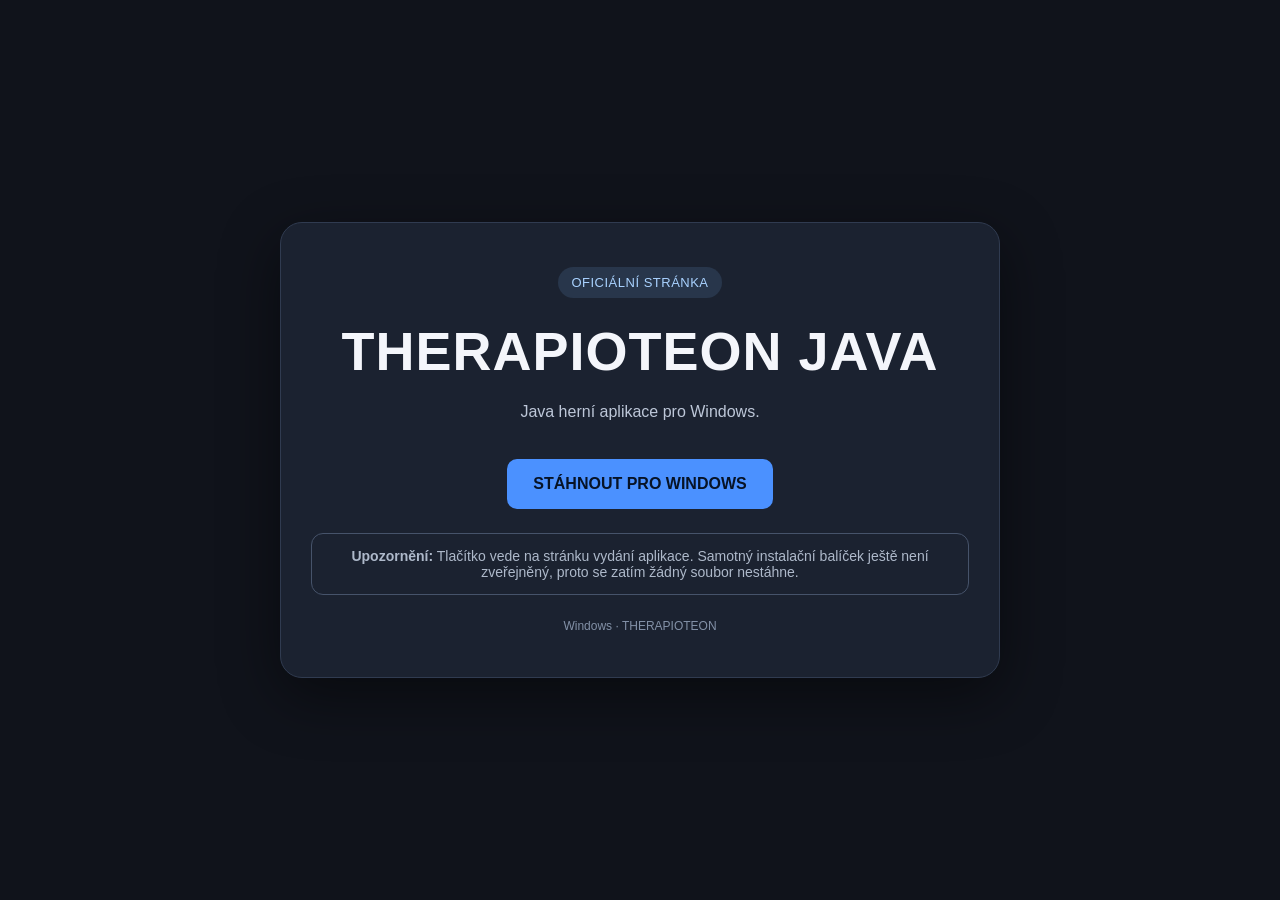
==== index.html @ 431ff7c0 "Add THERAPIOTEON JAVA download website" ====
<!doctype html>
<html lang="cs">
<head>
<meta charset="utf-8">
<meta name="viewport" content="width=device-width,initial-scale=1">
<meta name="theme-color" content="#10131b">
<title>THERAPIOTEON JAVA</title>
<style>
*{box-sizing:border-box}body{margin:0;min-height:100vh;display:grid;place-items:center;padding:24px;background:#10131b;color:#f4f6fb;font-family:Arial,sans-serif}
main{width:min(720px,100%);padding:44px 30px;text-align:center;background:#1b2230;border:1px solid #303b50;border-radius:22px;box-shadow:0 18px 60px #0007}
.tag{display:inline-block;padding:8px 13px;border-radius:20px;background:#28364b;color:#a9d2ff;font-size:13px;letter-spacing:.5px}
h1{margin:22px 0 12px;font-size:clamp(32px,7vw,54px);letter-spacing:1px}
p{color:#bdc7d8;line-height:1.7}.download{display:inline-block;margin-top:18px;padding:16px 26px;border-radius:10px;background:#4b91ff;color:#071326;text-decoration:none;font-weight:800}
.download:hover{background:#72aaff}.note{margin-top:24px;padding:14px;border:1px solid #46536a;border-radius:12px;color:#aeb9ca;font-size:14px}
footer{margin-top:24px;color:#8391a7;font-size:12px}
</style>
</head>
<body>
<main>
<span class="tag">OFICIÁLNÍ STRÁNKA</span>
<h1>THERAPIOTEON JAVA</h1>
<p>Java herní aplikace pro Windows.</p>
<a class="download" href="https://github.com/Therapioteon-Java-png/Therapioteon/releases">STÁHNOUT PRO WINDOWS</a>
<div class="note"><strong>Upozornění:</strong> Tlačítko vede na stránku vydání aplikace. Samotný instalační balíček ještě není zveřejněný, proto se zatím žádný soubor nestáhne.</div>
<footer>Windows · THERAPIOTEON</footer>
</main>
</body>
</html>
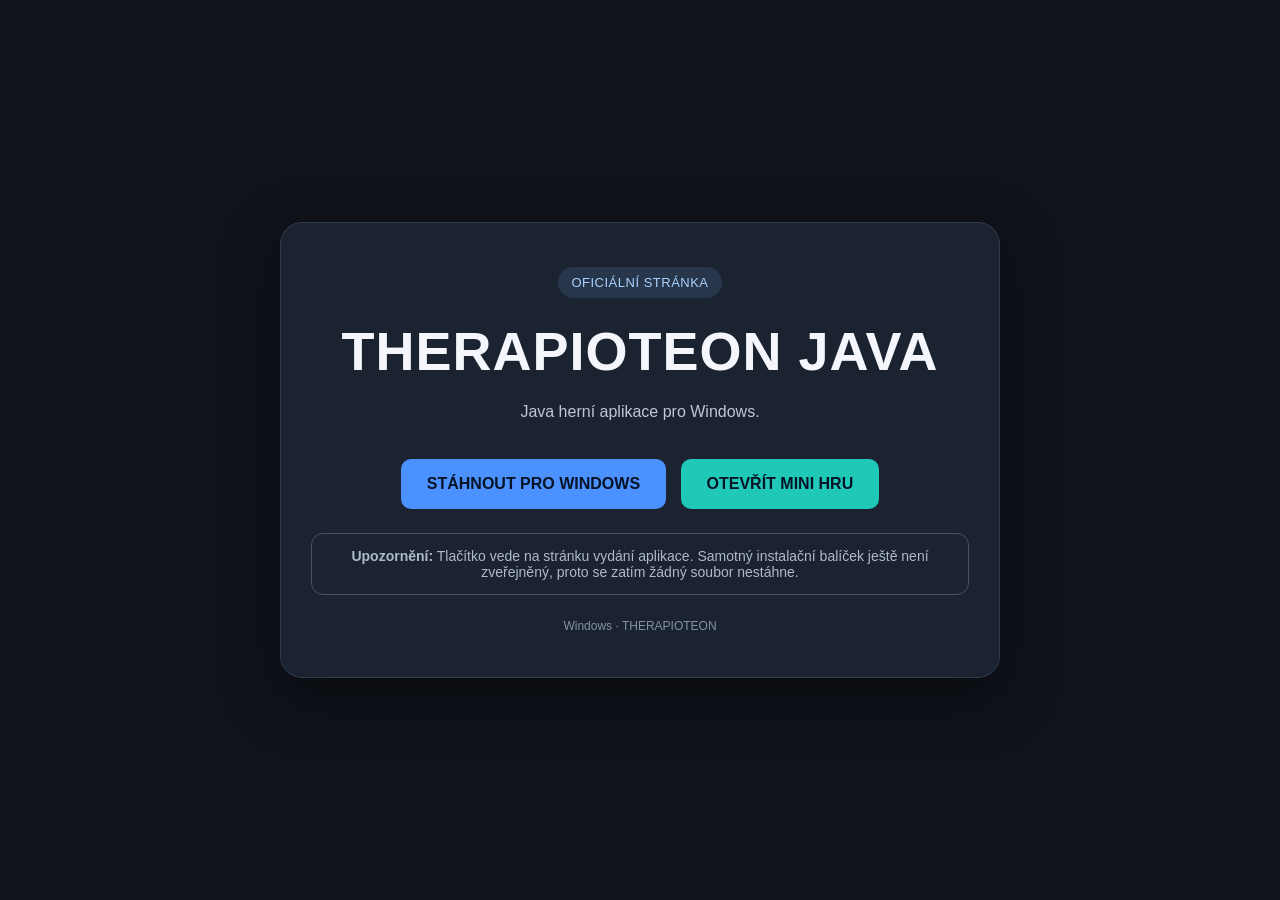
==== commit 746e4f9f: "Add link to Therapioteon mini game" ====
--- a/index.html
+++ b/index.html
@@ -21,6 +21,7 @@
 <h1>THERAPIOTEON JAVA</h1>
 <p>Java herní aplikace pro Windows.</p>
 <a class="download" href="https://github.com/Therapioteon-Java-png/Therapioteon/releases">STÁHNOUT PRO WINDOWS</a>
+<a class="download" style="background:#20c9b7;margin-left:10px" href="./casino/">OTEVŘÍT MINI HRU</a>
 <div class="note"><strong>Upozornění:</strong> Tlačítko vede na stránku vydání aplikace. Samotný instalační balíček ještě není zveřejněný, proto se zatím žádný soubor nestáhne.</div>
 <footer>Windows · THERAPIOTEON</footer>
 </main>
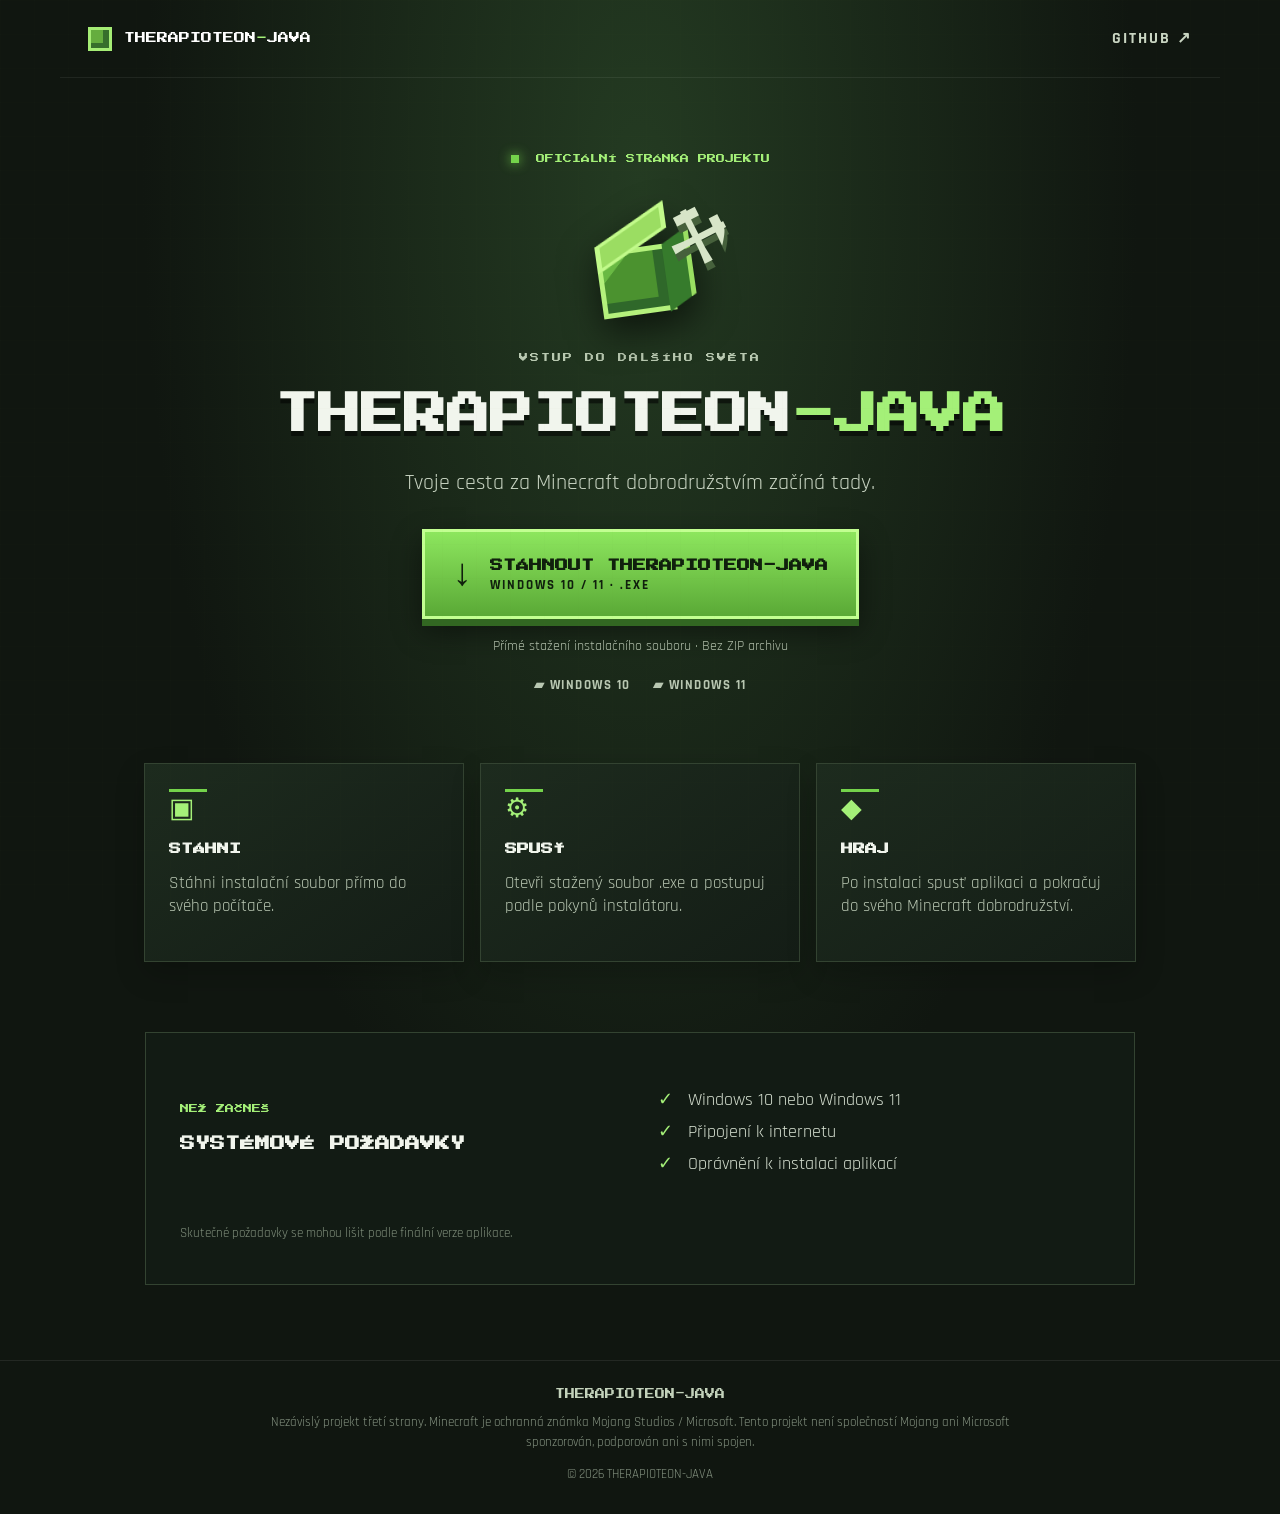
==== commit 569c829e: "Build THERAPIOTEON-JAVA landing page" ====
--- a/index.html
+++ b/index.html
@@ -1,29 +1,7 @@
 <!doctype html>
-<html lang="cs">
-<head>
-<meta charset="utf-8">
-<meta name="viewport" content="width=device-width,initial-scale=1">
-<meta name="theme-color" content="#10131b">
-<title>THERAPIOTEON JAVA</title>
-<style>
-*{box-sizing:border-box}body{margin:0;min-height:100vh;display:grid;place-items:center;padding:24px;background:#10131b;color:#f4f6fb;font-family:Arial,sans-serif}
-main{width:min(720px,100%);padding:44px 30px;text-align:center;background:#1b2230;border:1px solid #303b50;border-radius:22px;box-shadow:0 18px 60px #0007}
-.tag{display:inline-block;padding:8px 13px;border-radius:20px;background:#28364b;color:#a9d2ff;font-size:13px;letter-spacing:.5px}
-h1{margin:22px 0 12px;font-size:clamp(32px,7vw,54px);letter-spacing:1px}
-p{color:#bdc7d8;line-height:1.7}.download{display:inline-block;margin-top:18px;padding:16px 26px;border-radius:10px;background:#4b91ff;color:#071326;text-decoration:none;font-weight:800}
-.download:hover{background:#72aaff}.note{margin-top:24px;padding:14px;border:1px solid #46536a;border-radius:12px;color:#aeb9ca;font-size:14px}
-footer{margin-top:24px;color:#8391a7;font-size:12px}
-</style>
-</head>
-<body>
-<main>
-<span class="tag">OFICIÁLNÍ STRÁNKA</span>
-<h1>THERAPIOTEON JAVA</h1>
-<p>Java herní aplikace pro Windows.</p>
-<a class="download" href="https://github.com/Therapioteon-Java-png/Therapioteon/releases">STÁHNOUT PRO WINDOWS</a>
-<a class="download" style="background:#20c9b7;margin-left:10px" href="./casino/">OTEVŘÍT MINI HRU</a>
-<div class="note"><strong>Upozornění:</strong> Tlačítko vede na stránku vydání aplikace. Samotný instalační balíček ještě není zveřejněný, proto se zatím žádný soubor nestáhne.</div>
-<footer>Windows · THERAPIOTEON</footer>
-</main>
-</body>
-</html>+<html lang="cs"><head><meta charset="utf-8"><meta name="viewport" content="width=device-width,initial-scale=1"><meta name="theme-color" content="#101610"><meta name="description" content="THERAPIOTEON-JAVA — vlastní aplikace pro Windows 10 a 11."><title>THERAPIOTEON-JAVA | Oficiální web</title><link rel="preconnect" href="https://fonts.googleapis.com"><link rel="preconnect" href="https://fonts.gstatic.com" crossorigin><link href="https://fonts.googleapis.com/css2?family=Press+Start+2P&family=Rajdhani:wght@400;500;600;700&display=swap" rel="stylesheet"><link rel="stylesheet" href="styles.css"></head>
+<body><div class="pixel-grid" aria-hidden="true"></div><header class="topbar"><a class="brand" href="#"><span class="brand-cube"></span><span>THERAPIOTEON<span class="brand-dash">-</span>JAVA</span></a><a class="github-link" href="https://github.com/Therapioteon-Java-png/Therapioteon" target="_blank" rel="noreferrer">GITHUB ↗</a></header>
+<main><section class="hero"><div class="eyebrow"><span class="status-dot"></span> OFICIÁLNÍ STRÁNKA PROJEKTU</div><div class="hero-logo" aria-hidden="true"><div class="logo-cube"><span class="cube-top"></span><span class="cube-front"></span><span class="cube-side"></span></div><div class="logo-pickaxe">⚒</div></div><p class="overline">VSTUP DO DALŠÍHO SVĚTA</p><h1>THERAPIOTEON<span>-JAVA</span></h1><p class="hero-copy">Tvoje cesta za Minecraft dobrodružstvím začíná tady.</p><a class="download-button" href="https://github.com/Therapioteon-Java-png/Therapioteon/releases/latest/download/THERAPIOTEON-JAVA.exe"><span class="download-icon">↓</span><span><strong>STÁHNOUT THERAPIOTEON-JAVA</strong><small>WINDOWS 10 / 11 · .EXE</small></span></a><p class="download-note">Přímé stažení instalačního souboru · Bez ZIP archivu</p><div class="platforms"><span>▰ WINDOWS 10</span><span>▰ WINDOWS 11</span></div></section>
+<section class="info-grid"><article class="info-card"><div class="card-icon">▣</div><h2>STÁHNI</h2><p>Stáhni instalační soubor přímo do svého počítače.</p></article><article class="info-card"><div class="card-icon">⚙</div><h2>SPUSŤ</h2><p>Otevři stažený soubor .exe a postupuj podle pokynů instalátoru.</p></article><article class="info-card"><div class="card-icon">◆</div><h2>HRAJ</h2><p>Po instalaci spusť aplikaci a pokračuj do svého Minecraft dobrodružství.</p></article></section>
+<section class="requirements"><div><p class="section-kicker">NEŽ ZAČNEŠ</p><h2>SYSTÉMOVÉ POŽADAVKY</h2></div><ul><li><span class="check">✓</span> Windows 10 nebo Windows 11</li><li><span class="check">✓</span> Připojení k internetu</li><li><span class="check">✓</span> Oprávnění k instalaci aplikací</li></ul><p class="fine-print">Skutečné požadavky se mohou lišit podle finální verze aplikace.</p></section></main>
+<footer><div class="footer-brand">THERAPIOTEON-JAVA</div><p>Nezávislý projekt třetí strany. Minecraft je ochranná známka Mojang Studios / Microsoft. Tento projekt není společností Mojang ani Microsoft sponzorován, podporován ani s nimi spojen.</p><span>© <span id="year"></span> THERAPIOTEON-JAVA</span></footer><script src="script.js"></script></body></html>
--- a/styles.css
+++ b/styles.css
@@ -0,0 +1 @@
+:root{--green:#74d34b;--green2:#a4f078;--line:#334331}*{box-sizing:border-box}body{margin:0;background:radial-gradient(ellipse at 50% 12%,#243b22,#101610 55%);color:#f1f5ed;font-family:Rajdhani,sans-serif;min-height:100vh}.pixel-grid{position:fixed;inset:0;pointer-events:none;opacity:.13;background-image:linear-gradient(#78956c22 1px,transparent 1px),linear-gradient(90deg,#78956c22 1px,transparent 1px);background-size:34px 34px}.topbar{height:78px;max-width:1160px;margin:auto;padding:0 28px;display:flex;align-items:center;justify-content:space-between;border-bottom:1px solid #ffffff12;position:relative}.brand{display:flex;align-items:center;gap:12px;color:#fff;text-decoration:none;font-family:'Press Start 2P',monospace;font-size:11px}.brand-dash,h1 span{color:var(--green2)}.brand-cube{width:24px;height:24px;background:#65ad3e;border:3px solid #a5ed75;box-shadow:inset -6px -5px #376f2c}.github-link{color:#c9d5c2;text-decoration:none;font-weight:700;letter-spacing:2px}.hero{text-align:center;max-width:950px;margin:auto;padding:76px 22px 70px}.eyebrow,.section-kicker{font-family:'Press Start 2P',monospace;font-size:9px;color:var(--green2)}.status-dot{display:inline-block;width:8px;height:8px;background:var(--green);box-shadow:0 0 12px var(--green);margin-right:8px}.hero-logo{height:142px;position:relative;display:flex;align-items:center;justify-content:center;margin:30px auto 18px}.logo-cube{width:104px;height:104px;position:relative;filter:drop-shadow(0 15px 18px #0009);transform:rotate(-8deg)}.cube-front{position:absolute;left:9px;top:35px;width:74px;height:67px;background:linear-gradient(135deg,#69b943 0 22%,#4b922f 22%);border:5px solid #b4f17c;box-shadow:inset -12px -10px #2f682a}.cube-top{position:absolute;left:9px;top:5px;width:74px;height:39px;background:#9bdd62;border:5px solid #c2fa8b;transform:skewY(-27deg) scaleY(.7);z-index:2}.cube-side{position:absolute;right:0;top:28px;width:28px;height:68px;background:#367b2c;transform:skewY(-28deg);border-right:5px solid #9adf62}.logo-pickaxe{position:absolute;font-size:70px;color:#d7e5c8;text-shadow:5px 5px #46613c;transform:translate(55px,-25px) rotate(18deg)}.overline{font-family:'Press Start 2P',monospace;font-size:9px;color:#b9c9b1;letter-spacing:2px}h1{font-family:'Press Start 2P',monospace;font-size:clamp(21px,4.2vw,43px);line-height:1.55;margin:20px 0;text-shadow:0 5px 0 #0008;overflow-wrap:anywhere}.hero-copy{font-size:22px;color:#c6d2c0;margin:18px 0 32px}.download-button{display:inline-flex;align-items:center;gap:18px;padding:18px 28px;background:linear-gradient(#8de65e,#5aa936);border:3px solid #c2ff91;box-shadow:0 7px 0 #326722,0 12px 28px #0007;color:#10200d;text-decoration:none;text-align:left;transition:.15s}.download-button:hover{transform:translateY(-3px);filter:brightness(1.08)}.download-icon{font-size:38px;font-weight:700}.download-button strong{display:block;font-family:'Press Start 2P',monospace;font-size:clamp(9px,1.4vw,13px);line-height:1.8}.download-button small{display:block;font-size:13px;font-weight:700;letter-spacing:2px}.download-note{color:#aebca8;font-size:14px;margin:18px 0 22px}.platforms{display:flex;justify-content:center;gap:22px;flex-wrap:wrap;color:#b8c7b1;font-size:13px;font-weight:700;letter-spacing:1.5px}.info-grid{max-width:1040px;margin:0 auto 70px;padding:0 24px;display:grid;grid-template-columns:repeat(3,1fr);gap:16px}.info-card{background:linear-gradient(145deg,#1d2b1e,#141d16);border:1px solid var(--line);padding:25px 24px;box-shadow:0 12px 28px #0003}.info-card:before{content:'';display:block;width:38px;height:3px;background:var(--green)}.card-icon{font-size:27px;color:var(--green2)}.info-card h2,.requirements h2{font-family:'Press Start 2P',monospace;font-size:12px;margin:17px 0 12px}.info-card p{font-size:17px;line-height:1.4;color:#b8c6b2}.requirements{max-width:990px;margin:0 auto 75px;padding:30px 34px;background:#121b14;border:1px solid var(--line);display:grid;grid-template-columns:1fr 1fr;gap:12px 35px;align-items:center}.requirements h2{font-size:15px;line-height:1.8}.requirements ul{list-style:none;padding:0}.requirements li{font-size:18px;margin:9px 0;color:#d5dfd0}.check{color:var(--green2);margin-right:10px}.fine-print{grid-column:1/-1;color:#81907d;font-size:13px}footer{border-top:1px solid #ffffff14;text-align:center;padding:28px 22px 32px;color:#859381;font-size:13px}footer p{max-width:760px;margin:14px auto;line-height:1.5}.footer-brand{font-family:'Press Start 2P',monospace;font-size:10px;color:#c3d2bb}@media(max-width:700px){.topbar{padding:0 17px;height:68px}.brand{font-size:8px}.hero{padding:60px 18px 55px}.hero-copy{font-size:19px}.info-grid{grid-template-columns:1fr;max-width:460px;margin-bottom:48px}.requirements{margin:0 17px 55px;padding:24px 20px;grid-template-columns:1fr}.fine-print{grid-column:auto}.download-button{padding:15px 17px;gap:12px}.download-icon{font-size:30px}}
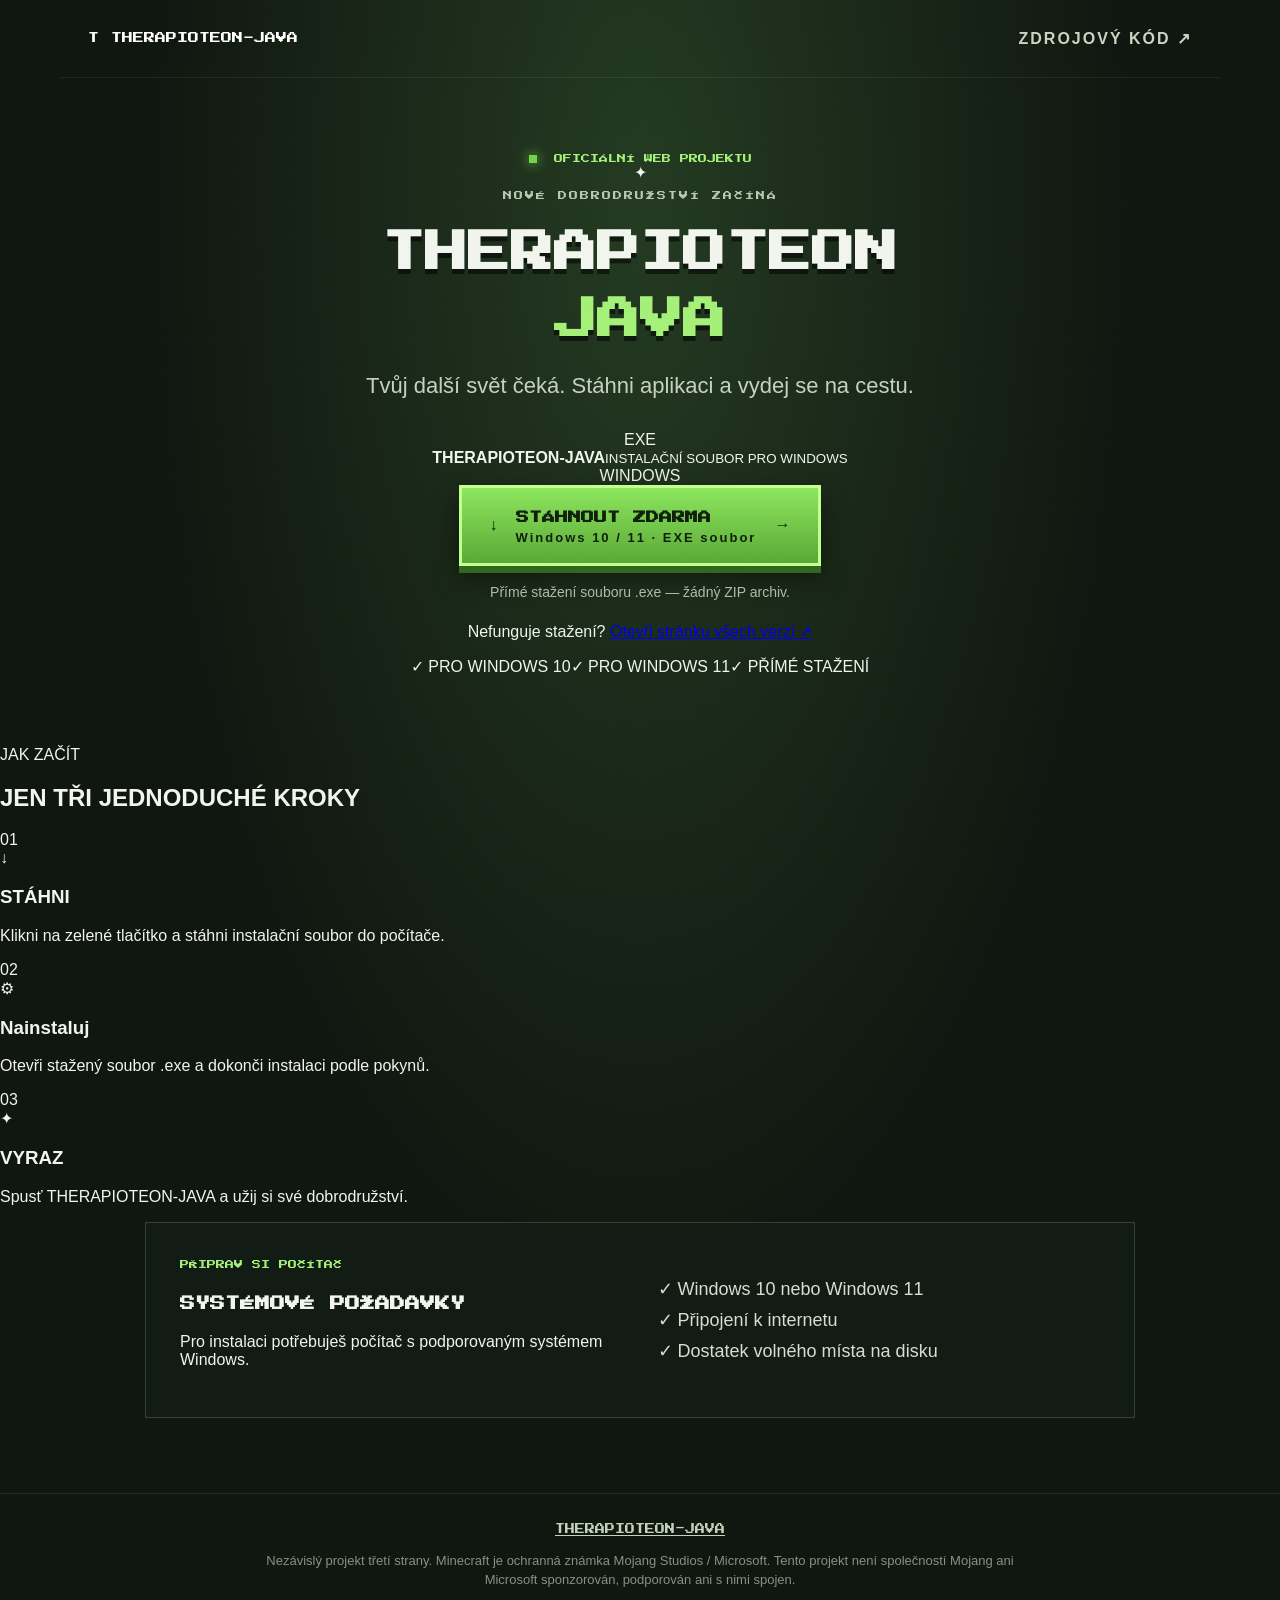
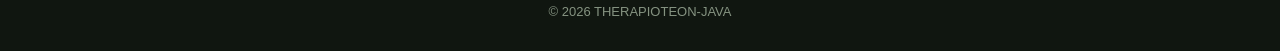
==== commit fe45dc46: "Redesign THERAPIOTEON-JAVA download landing page" ====
--- a/index.html
+++ b/index.html
@@ -1,7 +1,38 @@
 <!doctype html>
-<html lang="cs"><head><meta charset="utf-8"><meta name="viewport" content="width=device-width,initial-scale=1"><meta name="theme-color" content="#101610"><meta name="description" content="THERAPIOTEON-JAVA — vlastní aplikace pro Windows 10 a 11."><title>THERAPIOTEON-JAVA | Oficiální web</title><link rel="preconnect" href="https://fonts.googleapis.com"><link rel="preconnect" href="https://fonts.gstatic.com" crossorigin><link href="https://fonts.googleapis.com/css2?family=Press+Start+2P&family=Rajdhani:wght@400;500;600;700&display=swap" rel="stylesheet"><link rel="stylesheet" href="styles.css"></head>
-<body><div class="pixel-grid" aria-hidden="true"></div><header class="topbar"><a class="brand" href="#"><span class="brand-cube"></span><span>THERAPIOTEON<span class="brand-dash">-</span>JAVA</span></a><a class="github-link" href="https://github.com/Therapioteon-Java-png/Therapioteon" target="_blank" rel="noreferrer">GITHUB ↗</a></header>
-<main><section class="hero"><div class="eyebrow"><span class="status-dot"></span> OFICIÁLNÍ STRÁNKA PROJEKTU</div><div class="hero-logo" aria-hidden="true"><div class="logo-cube"><span class="cube-top"></span><span class="cube-front"></span><span class="cube-side"></span></div><div class="logo-pickaxe">⚒</div></div><p class="overline">VSTUP DO DALŠÍHO SVĚTA</p><h1>THERAPIOTEON<span>-JAVA</span></h1><p class="hero-copy">Tvoje cesta za Minecraft dobrodružstvím začíná tady.</p><a class="download-button" href="https://github.com/Therapioteon-Java-png/Therapioteon/releases/latest/download/THERAPIOTEON-JAVA.exe"><span class="download-icon">↓</span><span><strong>STÁHNOUT THERAPIOTEON-JAVA</strong><small>WINDOWS 10 / 11 · .EXE</small></span></a><p class="download-note">Přímé stažení instalačního souboru · Bez ZIP archivu</p><div class="platforms"><span>▰ WINDOWS 10</span><span>▰ WINDOWS 11</span></div></section>
-<section class="info-grid"><article class="info-card"><div class="card-icon">▣</div><h2>STÁHNI</h2><p>Stáhni instalační soubor přímo do svého počítače.</p></article><article class="info-card"><div class="card-icon">⚙</div><h2>SPUSŤ</h2><p>Otevři stažený soubor .exe a postupuj podle pokynů instalátoru.</p></article><article class="info-card"><div class="card-icon">◆</div><h2>HRAJ</h2><p>Po instalaci spusť aplikaci a pokračuj do svého Minecraft dobrodružství.</p></article></section>
-<section class="requirements"><div><p class="section-kicker">NEŽ ZAČNEŠ</p><h2>SYSTÉMOVÉ POŽADAVKY</h2></div><ul><li><span class="check">✓</span> Windows 10 nebo Windows 11</li><li><span class="check">✓</span> Připojení k internetu</li><li><span class="check">✓</span> Oprávnění k instalaci aplikací</li></ul><p class="fine-print">Skutečné požadavky se mohou lišit podle finální verze aplikace.</p></section></main>
-<footer><div class="footer-brand">THERAPIOTEON-JAVA</div><p>Nezávislý projekt třetí strany. Minecraft je ochranná známka Mojang Studios / Microsoft. Tento projekt není společností Mojang ani Microsoft sponzorován, podporován ani s nimi spojen.</p><span>© <span id="year"></span> THERAPIOTEON-JAVA</span></footer><script src="script.js"></script></body></html>+<html lang="cs">
+<head>
+<meta charset="utf-8"><meta name="viewport" content="width=device-width,initial-scale=1">
+<meta name="theme-color" content="#101710">
+<meta name="description" content="Oficiální stránka THERAPIOTEON-JAVA. Stáhni aplikaci pro Windows 10 a 11.">
+<title>THERAPIOTEON-JAVA — Oficiální web</title>
+<link rel="preconnect" href="https://fonts.googleapis.com"><link rel="preconnect" href="https://fonts.gstatic.com" crossorigin>
+<link href="https://fonts.googleapis.com/css2?family=Barlow+Condensed:wght@500;600;700;800;900&family=Inter:wght@400;500;600;700;800&family=Press+Start+2P&display=swap" rel="stylesheet">
+<link rel="stylesheet" href="styles.css">
+</head>
+<body>
+<div class="ambient ambient-one"></div><div class="ambient ambient-two"></div><div class="pixel-grid"></div>
+<header class="topbar"><a class="brand" href="#"><span class="brand-mark">T</span><span>THERAPIOTEON<span class="brand-accent">-JAVA</span></span></a><a class="github-link" href="https://github.com/Therapioteon-Java-png/Therapioteon" target="_blank" rel="noreferrer">ZDROJOVÝ KÓD <span>↗</span></a></header>
+<main>
+<section class="hero">
+<div class="eyebrow"><span class="status-dot"></span> OFICIÁLNÍ WEB PROJEKTU</div>
+<div class="hero-emblem" aria-hidden="true"><div class="emblem-cube"><i></i></div><div class="emblem-spark">✦</div></div>
+<p class="overline">NOVÉ DOBRODRUŽSTVÍ ZAČÍNÁ</p>
+<h1>THERAPIOTEON<br><span>JAVA</span></h1>
+<p class="hero-copy">Tvůj další svět čeká. Stáhni aplikaci a vydej se na cestu.</p>
+<div class="download-panel">
+<div class="download-panel-top"><span class="file-icon">EXE</span><div><strong>THERAPIOTEON-JAVA</strong><small>INSTALAČNÍ SOUBOR PRO WINDOWS</small></div><span class="platform-tag">WINDOWS</span></div>
+<a class="download-button" href="https://github.com/Therapioteon-Java-png/Therapioteon/releases/latest/download/therapioteon-java-app.exe"><span class="download-arrow">↓</span><span><strong>STÁHNOUT ZDARMA</strong><small>Windows 10 / 11 · EXE soubor</small></span><span class="button-chevron">→</span></a>
+<p class="download-note">Přímé stažení souboru .exe — žádný ZIP archiv.</p>
+<p class="release-link">Nefunguje stažení? <a href="https://github.com/Therapioteon-Java-png/Therapioteon/releases" target="_blank" rel="noreferrer">Otevři stránku všech verzí ↗</a></p>
+</div>
+<div class="trust-row"><span>✓ PRO WINDOWS 10</span><span>✓ PRO WINDOWS 11</span><span>✓ PŘÍMÉ STAŽENÍ</span></div>
+</section>
+<section class="steps"><div class="section-heading"><span>JAK ZAČÍT</span><h2>JEN TŘI JEDNODUCHÉ KROKY</h2></div><div class="step-grid">
+<article class="step-card"><span class="step-number">01</span><div class="step-symbol">↓</div><h3>STÁHNI</h3><p>Klikni na zelené tlačítko a stáhni instalační soubor do počítače.</p></article>
+<article class="step-card"><span class="step-number">02</span><div class="step-symbol">⚙</div><h3>Nainstaluj</h3><p>Otevři stažený soubor .exe a dokonči instalaci podle pokynů.</p></article>
+<article class="step-card"><span class="step-number">03</span><div class="step-symbol">✦</div><h3>VYRAZ</h3><p>Spusť THERAPIOTEON-JAVA a užij si své dobrodružství.</p></article>
+</div></section>
+<section class="requirements"><div><span class="section-kicker">PŘIPRAV SI POČÍTAČ</span><h2>SYSTÉMOVÉ POŽADAVKY</h2><p>Pro instalaci potřebuješ počítač s podporovaným systémem Windows.</p></div><ul><li><span>✓</span> Windows 10 nebo Windows 11</li><li><span>✓</span> Připojení k internetu</li><li><span>✓</span> Dostatek volného místa na disku</li></ul></section>
+</main>
+<footer><a class="footer-brand" href="#">THERAPIOTEON-JAVA</a><p>Nezávislý projekt třetí strany. Minecraft je ochranná známka Mojang Studios / Microsoft. Tento projekt není společností Mojang ani Microsoft sponzorován, podporován ani s nimi spojen.</p><span>© <span id="year"></span> THERAPIOTEON-JAVA</span></footer>
+<script src="script.js"></script></body></html>
